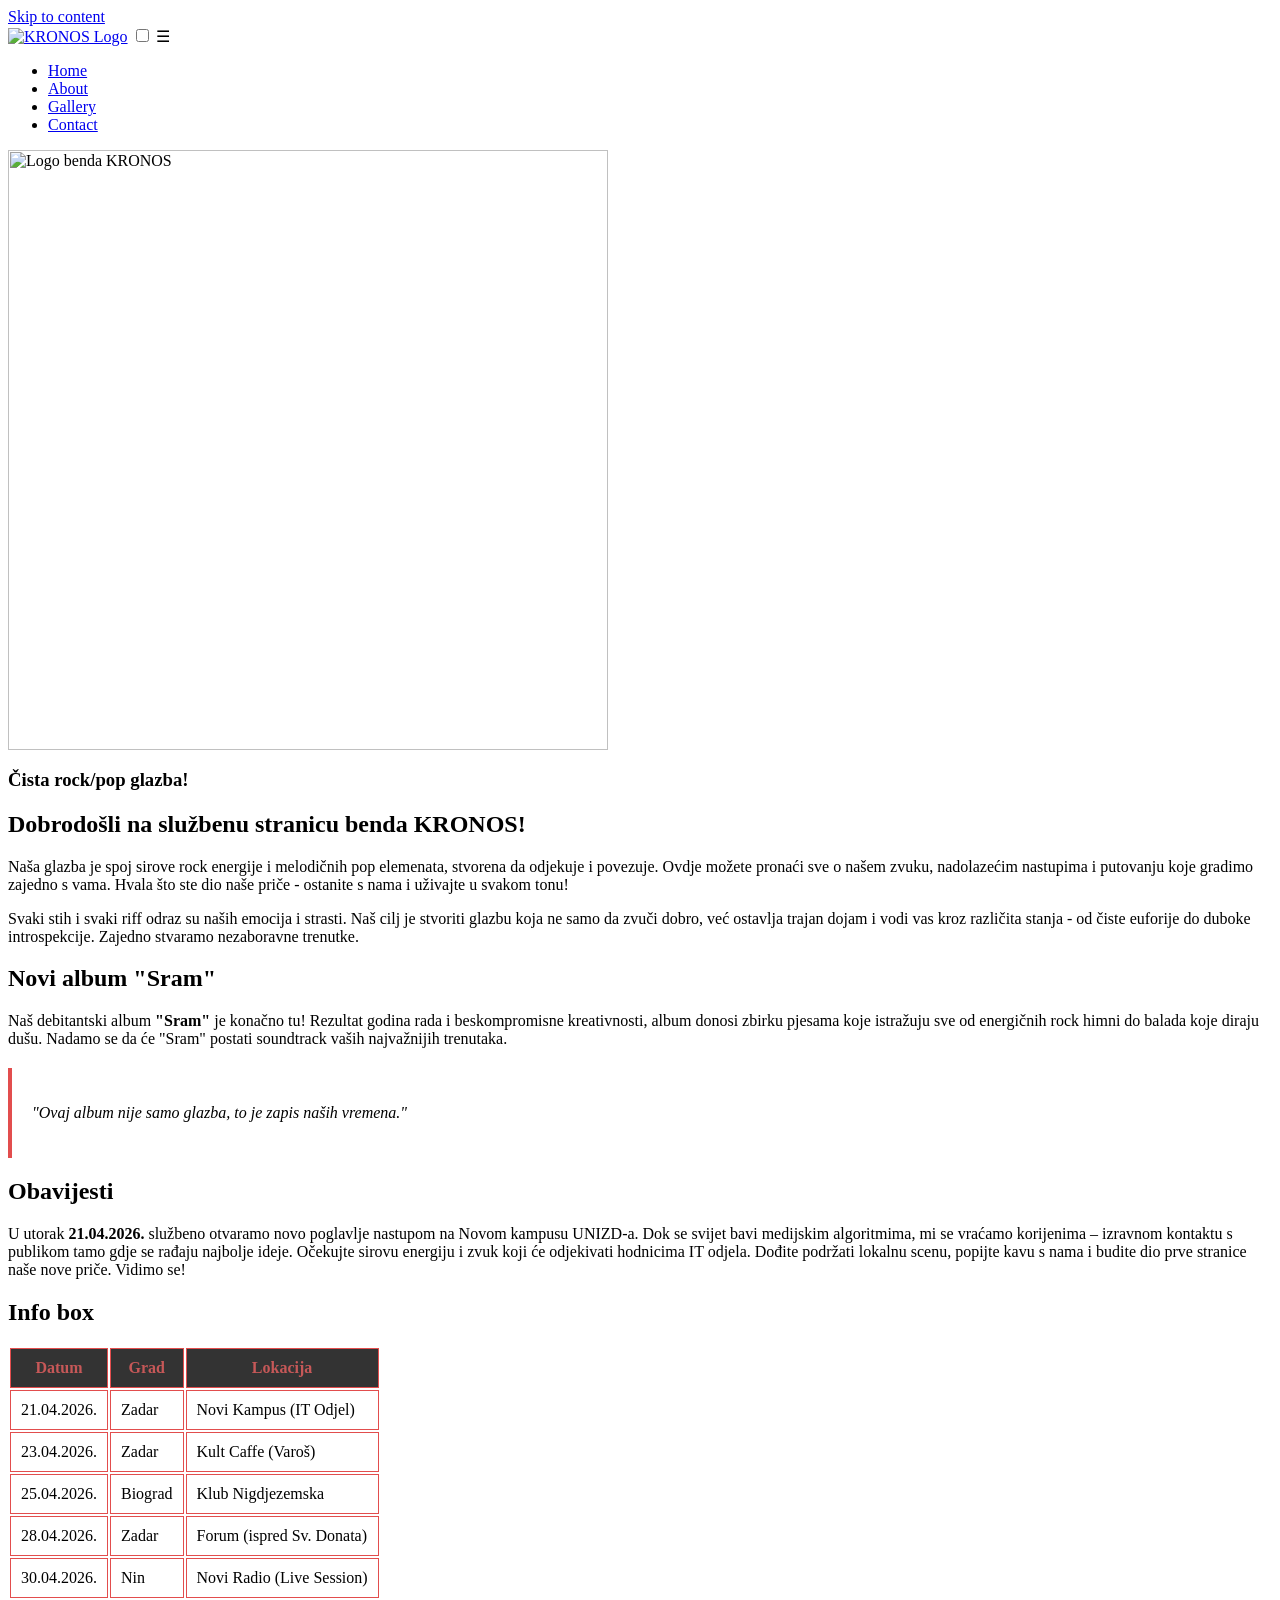
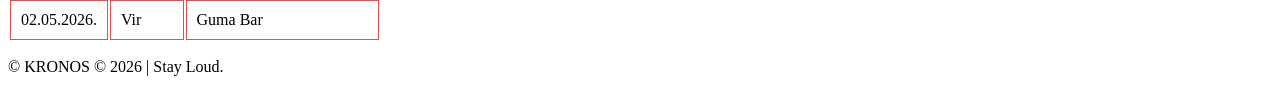
==== index.html @ 02fb71e8 "Add files via upload" ====
<html lang="en">
<head>
    <meta charset="UTF-8">
    <meta name="viewport" content="width=device-width, initial-scale=1.0">
    <meta name="description" content="Službena stranica benda KRONOS - rock zvuk iz Zadra.">
    <title>Home - KRONOS</title>
    <link rel="stylesheet" href="css/style.css">
</head>

<body>
    <a href="#main-content" class="skip-link">Skip to content</a>

    <header>
        <nav>
            <a href="index.html" class="logo"><img src="img/KRONOS.png" alt="KRONOS Logo"></a>
            
            <input type="checkbox" id="menu-toggle" class="menu-toggle">
            <label for="menu-toggle" class="hamburger">&#9776;</label>
            
            <ul class="nav-links">
                <li><a href="index.html" class="active">Home</a></li>
                <li><a href="about.html">About</a></li>
                <li><a href="gallery.html">Gallery</a></li>
                <li><a href="contact.html">Contact</a></li>
            </ul>
        </nav>
    </header>

    <main id="main-content">
        
        <section class="logo-section">
                <img src="img/KRONOS.png" alt="Logo benda KRONOS" width="600px" >
                <h3>Čista rock/pop glazba!</h3>
        </section>



        <section>
            <h1>Dobrodošli na službenu stranicu benda KRONOS!</h1>
            <div>
                <p>Naša glazba je spoj sirove rock energije i melodičnih pop elemenata, stvorena da odjekuje i povezuje. Ovdje možete pronaći sve o našem zvuku, nadolazećim nastupima i putovanju koje gradimo zajedno s vama. Hvala što ste dio naše priče - ostanite s nama i uživajte u svakom tonu!</p>
            </div>

            <div>
                <p>Svaki stih i svaki riff odraz su naših emocija i strasti. Naš cilj je stvoriti glazbu koja ne samo da zvuči dobro, već ostavlja trajan dojam i vodi vas kroz različita stanja - od čiste euforije do duboke introspekcije. Zajedno stvaramo nezaboravne trenutke.</p>
            </div>
        </section>

        <section>
            <h2>Novi album "Sram"</h2>
            <p>Naš debitantski album <strong>"Sram"</strong> je konačno tu! Rezultat godina rada i beskompromisne kreativnosti, album donosi zbirku pjesama koje istražuju sve od energičnih rock himni do balada koje diraju dušu. Nadamo se da će "Sram" postati soundtrack vaših najvažnijih trenutaka.</p>
        </section>

        <section class="about-album" style="padding: 20px; border-left: 4px solid #e24d4d; margin: 20px 0; font-style: italic;">
            <p>"Ovaj album nije samo glazba, to je zapis naših vremena."</p>
        </section>

        <section>
            <h2>Obavijesti</h2>
            <p>U utorak <strong>21.04.2026.</strong> službeno otvaramo novo poglavlje nastupom na Novom kampusu UNIZD-a. Dok se svijet bavi medijskim algoritmima, mi se vraćamo korijenima – izravnom kontaktu s publikom tamo gdje se rađaju najbolje ideje. Očekujte sirovu energiju i zvuk koji će odjekivati hodnicima IT odjela. Dođite podržati lokalnu scenu, popijte kavu s nama i budite dio prve stranice naše nove priče. Vidimo se!</p>
        </section>

        <section class="hero">
            <h1>Info box</h1>

            <table>
                <tr style="background-color: #333; color: #c65858;">
                    <th style="border: 1px solid #e24d4d; padding: 10px;">Datum</th>
                    <th style="border: 1px solid #e24d4d; padding: 10px;">Grad</th>
                    <th style="border: 1px solid #e24d4d; padding: 10px;">Lokacija</th>
                </tr>
                
                <tr>
                    <td style="border: 1px solid #e24d4d; padding: 10px;">21.04.2026.</td>
                    <td style="border: 1px solid #e24d4d; padding: 10px;">Zadar</td>
                    <td style="border: 1px solid #e24d4d; padding: 10px;">Novi Kampus (IT Odjel)</td>
                </tr>

                <tr>
                    <td style="border: 1px solid #e24d4d; padding: 10px;">23.04.2026.</td>
                    <td style="border: 1px solid #e24d4d; padding: 10px;">Zadar</td>
                    <td style="border: 1px solid #e24d4d; padding: 10px;">Kult Caffe (Varoš)</td>
                </tr>

                <tr>
                    <td style="border: 1px solid #e24d4d; padding: 10px;">25.04.2026.</td>
                    <td style="border: 1px solid #e24d4d; padding: 10px;">Biograd</td>
                    <td style="border: 1px solid #e24d4d; padding: 10px;">Klub Nigdjezemska</td>
                </tr>

                <tr>
                    <td style="border: 1px solid #e24d4d; padding: 10px;">28.04.2026.</td>
                    <td style="border: 1px solid #e24d4d; padding: 10px;">Zadar</td>
                    <td style="border: 1px solid #e24d4d; padding: 10px;">Forum (ispred Sv. Donata)</td>
                </tr>

                <tr>
                    <td style="border: 1px solid #e24d4d; padding: 10px;">30.04.2026.</td>
                    <td style="border: 1px solid #e24d4d; padding: 10px;">Nin</td>
                    <td style="border: 1px solid #e24d4d; padding: 10px;">Novi Radio (Live Session)</td>
                </tr>

                <tr>
                    <td style="border: 1px solid #e24d4d; padding: 10px;">02.05.2026.</td>
                    <td style="border: 1px solid #e24d4d; padding: 10px;">Vir</td>
                    <td style="border: 1px solid #e24d4d; padding: 10px;">Guma Bar</td>
                </tr>
            </table>

        </section>

    </main>

</body>


<footer>
    <p>&copy; KRONOS © 2026 | Stay Loud.</p>
</footer>

</html>
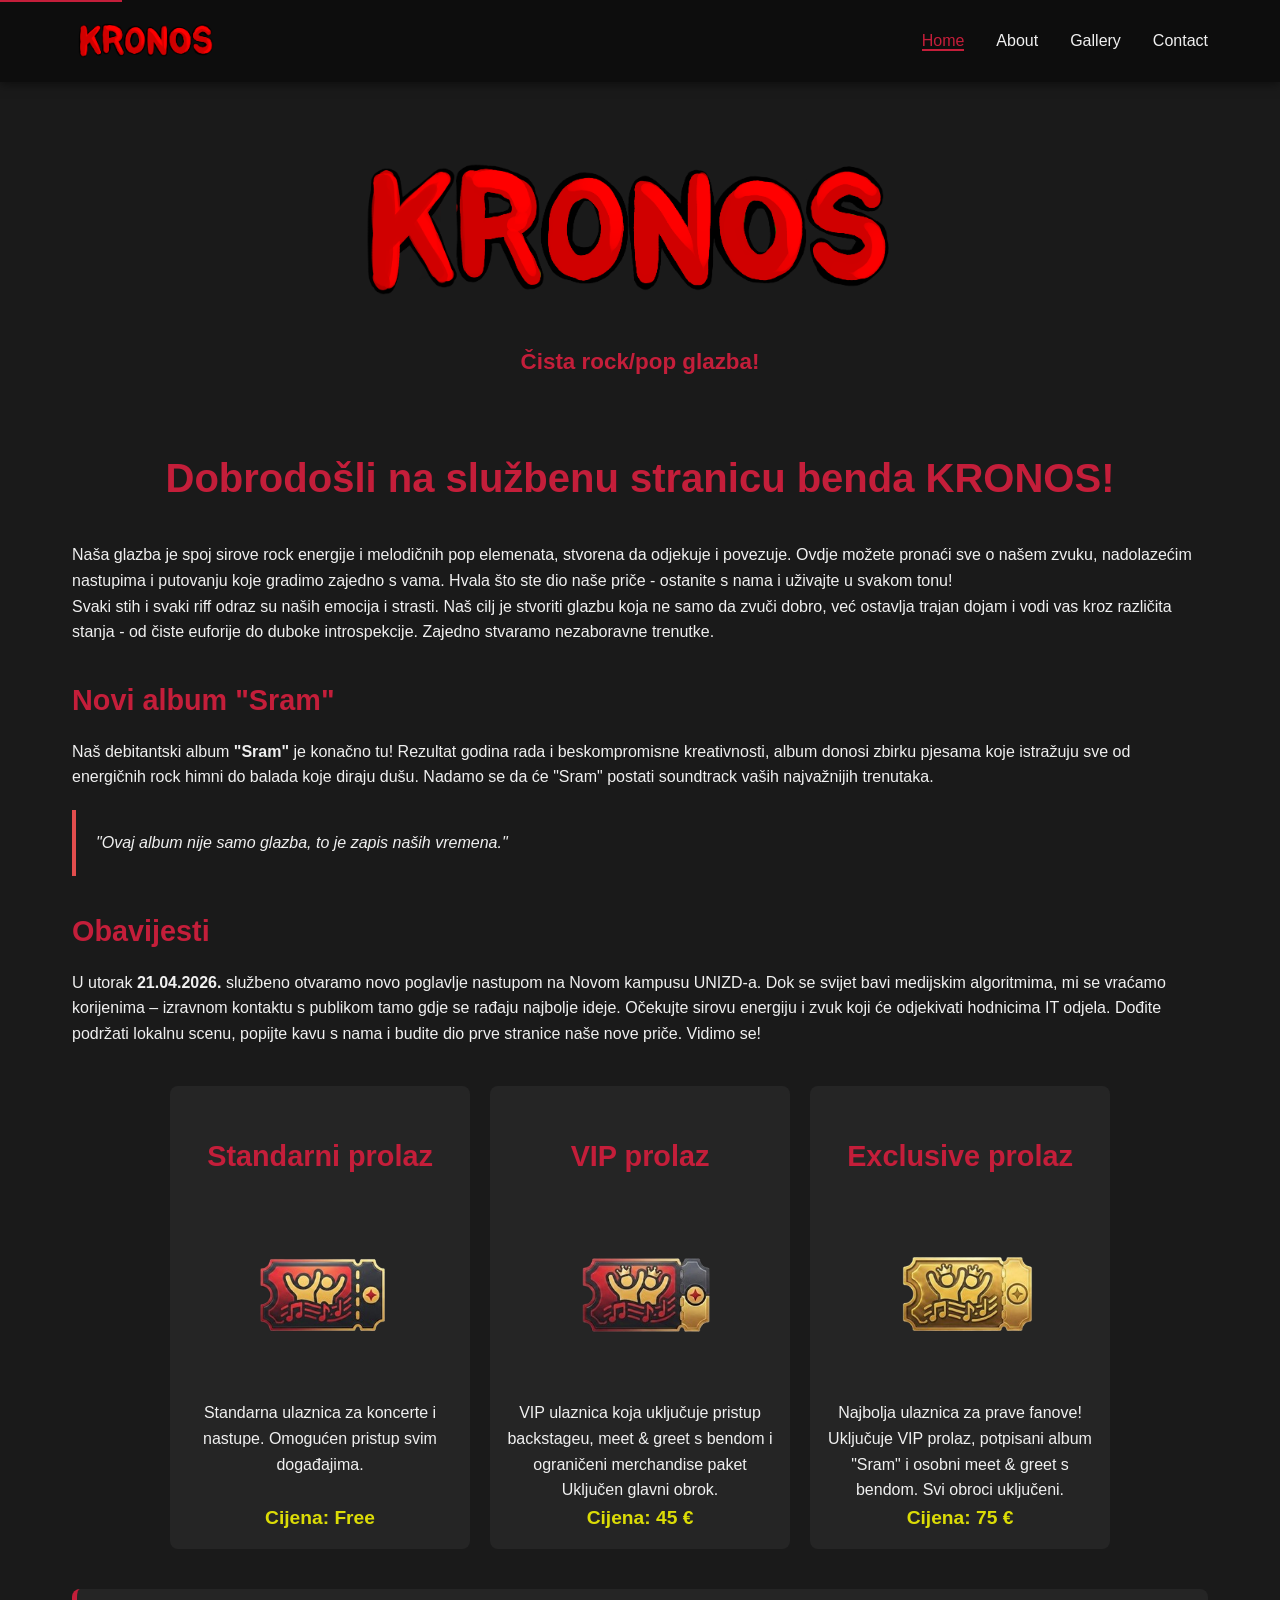
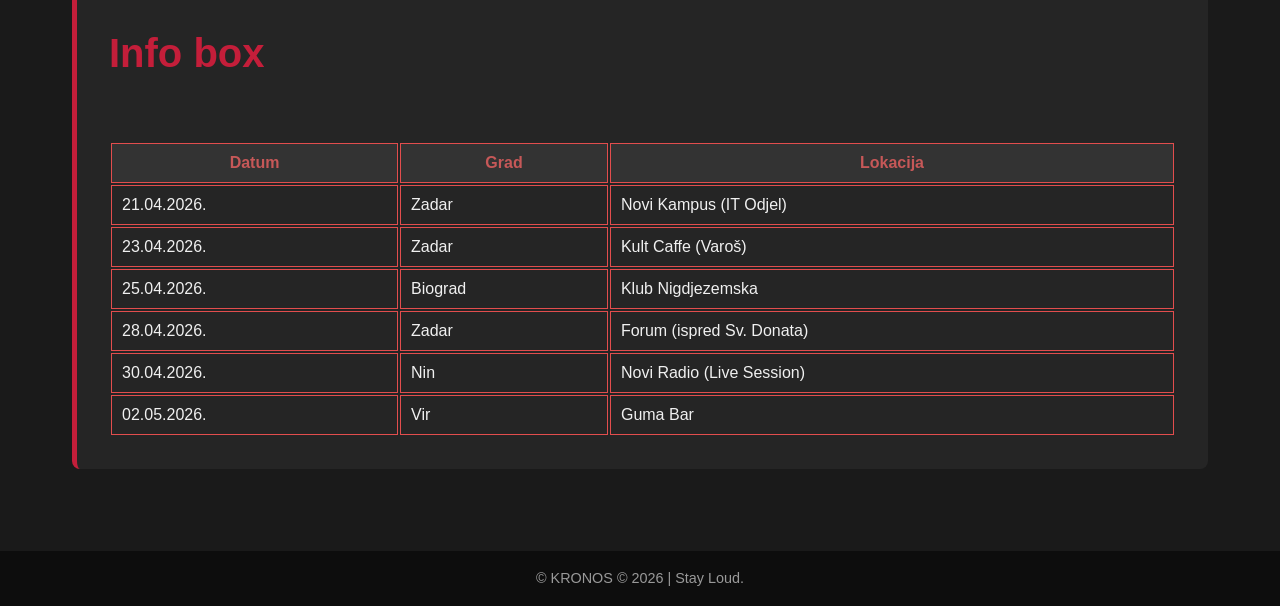
==== commit be4a5250: "Dodani ticketi i ostalo." ====
--- a/index.html
+++ b/index.html
@@ -60,6 +60,32 @@
             <p>U utorak <strong>21.04.2026.</strong> službeno otvaramo novo poglavlje nastupom na Novom kampusu UNIZD-a. Dok se svijet bavi medijskim algoritmima, mi se vraćamo korijenima – izravnom kontaktu s publikom tamo gdje se rađaju najbolje ideje. Očekujte sirovu energiju i zvuk koji će odjekivati hodnicima IT odjela. Dođite podržati lokalnu scenu, popijte kavu s nama i budite dio prve stranice naše nove priče. Vidimo se!</p>
         </section>
 
+        <section class="ticket-section">
+
+            <div class="ticket-card">
+                <h2>Standarni prolaz</h2>
+                <img src="img/Standarni-prolaz-logo.png" alt="Standard ticket icon" width="100px">
+                <p>Standarna ulaznica za koncerte i nastupe. Omogućen pristup svim događajima.</p>
+                <p class="ticket-price">Cijena: Free</p>
+            </div>
+
+            <div class="ticket-card">
+                <h2>VIP prolaz</h2>
+                <img src="img/VIP-prolaz-logo.png" alt="VIP ticket icon" width="100px">
+                <p>VIP ulaznica koja uključuje pristup backstageu, meet & greet s bendom i ograničeni merchandise paket Uključen glavni obrok.</p>
+                <p class="ticket-price">Cijena: 45 €</p>
+            </div>
+
+            <div class="ticket-card">
+                <h2>Exclusive prolaz</h2>
+                <img src="img/Exclusive-prolaz-logo.png" alt="Exclusive ticket icon" width="100px">
+                <p>Najbolja ulaznica za prave fanove! Uključuje VIP prolaz, potpisani album "Sram" i osobni meet & greet s bendom. Svi obroci uključeni.</p>
+                <p class="ticket-price">Cijena: 75 €</p>
+            </div>
+            
+        </section>
+
+
         <section class="hero">
             <h1>Info box</h1>
 
--- a/css/style.css
+++ b/css/style.css
@@ -0,0 +1,340 @@
+/* TOKENS */
+:root {
+    --primary-color: #c41e3a;
+    --secondary: #e23350;
+    --primary-hover: #ff2e4a;
+    --wowfactor: #ffff00d6;
+    --bg-dark: #1a1a1a;
+    --bg-black: #0d0d0d;
+    --bg-card: #252525;
+    --text-light: #f0f0f0;
+    --text-gray: #999;
+    --transition: all 0.3s ease;
+    --container-width: 1200px;
+}
+
+/* Stil za Skip Link - on je skriven dok netko ne krene navigirati tab-om */
+.skip-link {
+    position: absolute;
+    top: -100px;
+    left: 0;
+    background: #c41e3a;
+    color: white;
+    padding: 10px;
+    z-index: 1000;
+    text-decoration: none;
+}
+
+.skip-link:focus {
+    top: 0; /* Pojavljuje se na vrhu ekrana kada se stisne tipka TAB */
+}
+
+/* --------------------------------------------------------------------- BASE STYLES */
+* {
+    margin: 0;
+    padding: 0;
+    box-sizing: border-box;
+}
+
+body {
+    background-color: var(--bg-dark);
+    color: var(--text-light);
+    font-family: 'Segoe UI', Arial, sans-serif;
+    line-height: 1.6;
+    align-items: center;
+}
+
+/* Skip link za korištenje TAB-a */
+.skip-link {
+    position: absolute;
+    top: -40px;
+    left: 0;
+    background: var(--primary-color);
+    color: white;
+    padding: 8px;
+    z-index: 101;
+}
+.skip-link:focus { top: 0; }
+
+section {
+    margin-top: 20px;
+    margin-bottom: 20px;
+}
+
+/* --------------------------------------------------------------------- NAVIGATION */
+header {
+    background-color: var(--bg-black);
+    position: sticky;
+    top: 0;
+    z-index: 100;
+    box-shadow: 0 2px 10px rgba(0,0,0,0.5);
+}
+
+footer {
+    background-color: var(--bg-black);
+    text-align: center;
+    padding: 1rem;
+    color: var(--text-gray);
+    font-size: 0.9rem;
+}
+
+nav {
+    display: flex;
+    justify-content: space-between;
+    align-items: center;
+    padding: 1rem 2rem;
+    max-width: var(--container-width);
+    margin: 0 auto;
+}
+
+.logo {
+    font-size: 1.8rem;
+    font-weight: bold;
+    color: var(--primary-color);
+    text-decoration: none;
+    transition: var(--transition);
+    display: inline-block;
+    margin-right: 2rem;
+    white-space: nowrap;
+}
+
+.logo:hover {
+    color: var(--primary-hover);
+    transform: scale(1.05);
+}
+
+.logo img {
+    height: 50px;
+    width: auto;
+    display: block;
+}
+
+.logo-img {
+    height: 40px;
+    margin-right: 10px;
+    vertical-align: middle;
+    width: 30%;
+    object-fit: cover;
+}
+
+.nav-links {
+    display: flex;
+    list-style: none;
+    gap: 2rem;
+}
+
+.nav-links a {
+    color: var(--text-light);
+    text-decoration: none;
+    font-weight: 500;
+    transition: var(--transition);
+}
+
+.nav-links a:hover, .nav-links a.active {
+    color: var(--primary-color);
+    border-bottom: 2px solid var(--primary-color);
+}
+
+/* --------------------------------------------------------------------- HAMBURGER */
+.menu-toggle {
+    display: none;
+}
+.hamburger {
+    display: none;
+    font-size: 1.5rem;
+    cursor: pointer;
+}
+
+/* --------------------------------------------------------------------- MAIN CONTENT */
+main {
+    max-width: var(--container-width);
+    margin: 0 auto;
+    padding: 2rem;
+}
+
+h1 {
+    color: var(--primary-color);
+    font-size: 2.5rem;
+    margin-bottom: 2rem;
+    text-align: center;
+}
+
+h2 {
+    color: var(--primary-color);
+    font-size: 1.8rem;
+    margin: 2rem 0 1rem;
+}
+
+h3 {
+    color: var(--primary-color);
+    font-size: 1.4rem;
+    margin: 1rem 0;
+}
+
+/* --------------------------------------------------------------------- LOGO SECTION */
+.logo-section {
+    display: flex;
+    flex-direction: column;
+    align-items: center;
+    justify-content: center;
+    margin-bottom: 50px;
+}
+
+.logo-section img {
+    display: block;
+}
+
+/* --------------------------------------------------------------------- HERO SEKCIJA */
+.hero {
+    background-color: var(--bg-card);
+    border-left: 5px solid var(--primary-color);
+    border-radius: 8px;
+    padding: 2rem;
+    display: flex;
+    flex-direction: column;
+    gap: 1.5rem;
+    margin-bottom: 50px;
+}
+
+.hero img {
+    max-width: 80%;
+    height: auto;
+    border-radius: 8px;
+    box-shadow: 0 4px 8px rgba(196, 30, 58, 0.3);
+    align-items: center;
+}
+
+.hero p {
+    font-size: 1.1rem;
+    color: var(--text-light);
+    text-align: center;
+}
+
+.hero h1{
+    color: var(--primary-color);
+    text-align: left;
+    font-size: 2.5rem;
+}
+
+.hero h3 {
+    color: var(--secondary);
+    text-align: left;
+    font-size: 1.4rem;
+}
+
+/* --------------------------------------------------------------------- CARDS */
+
+.ticket-section {
+    display: flex;
+    justify-content: center;
+    gap: 20px;
+    flex-wrap: wrap;
+    padding: 20px;
+    align-items: stretch;
+}
+
+.ticket-section .ticket-card {
+    background: var(--bg-card);
+    padding: 15px;
+    border-radius: 8px;
+    text-align: center;
+    transition: var(--transition);
+    width: 300px;
+    display: flex;
+    flex-direction: column;
+    min-height: 450px;
+}
+
+.ticket-section .ticket-card:hover {
+    transform: translateY(-5px);
+    box-shadow: 0 4px 10px rgba(0,0,0,0.5);
+}
+
+.ticket-section .ticket-price {
+    color: var(--wowfactor);
+    font-size: 1.2rem;
+    font-weight: bold;
+    margin-top: auto;
+}
+
+.ticket-section img {
+    width: 100%;
+    height: 200px;
+    object-fit: cover;
+    border-radius: 4px;
+    margin-bottom: 5px;
+}
+
+.ticket-section p {
+    color: var(--text-light);
+    font-size: 1rem;
+    text-align: center;
+}
+
+
+
+/* --------------------------------------------------------------------- GRID FOR GALLERY */
+
+.gallery-grid {
+    display: grid;
+    grid-template-columns: repeat(auto-fit, minmax(280px, 1fr));
+    gap: 20px;
+    margin-top: 2rem;
+}
+
+.photo-card {
+    background: var(--bg-card);
+    padding: 15px;
+    border-radius: 8px;
+    text-align: center;
+}
+
+.photo-card img {
+    width: 100%;
+    height: 250px;
+    object-fit: contain; /* Sprečava rastezanje slike */
+    border-radius: 4px;
+}
+
+/* --------------------------------------------------------------------- FORMS */
+.contact-form {
+    max-width: 600px;
+    margin: 0 auto;
+    display: flex;
+    flex-direction: column;
+    gap: 1.5rem;
+}
+
+.form-group {
+    display: flex;
+    flex-direction: column;
+}
+
+label { margin-bottom: 0.5rem; }
+
+input, textarea {
+    padding: 0.8rem;
+    background: #333;
+    border: 1px solid #444;
+    color: white;
+    border-radius: 4px;
+}
+
+/* --------------------------------------------------------------------- RESPONSIVE DESIGN (Mobile 375px) */
+@media (max-width: 768px) {
+    .hamburger { display: block; }
+    
+    .nav-links {
+        display: none;
+        flex-direction: column;
+        position: absolute;
+        top: 100%;
+        left: 0;
+        width: 100%;
+        background: var(--bg-black);
+        padding: 2rem;
+        text-align: center;
+    }
+
+    .menu-toggle:checked ~ .nav-links { display: flex; }
+}
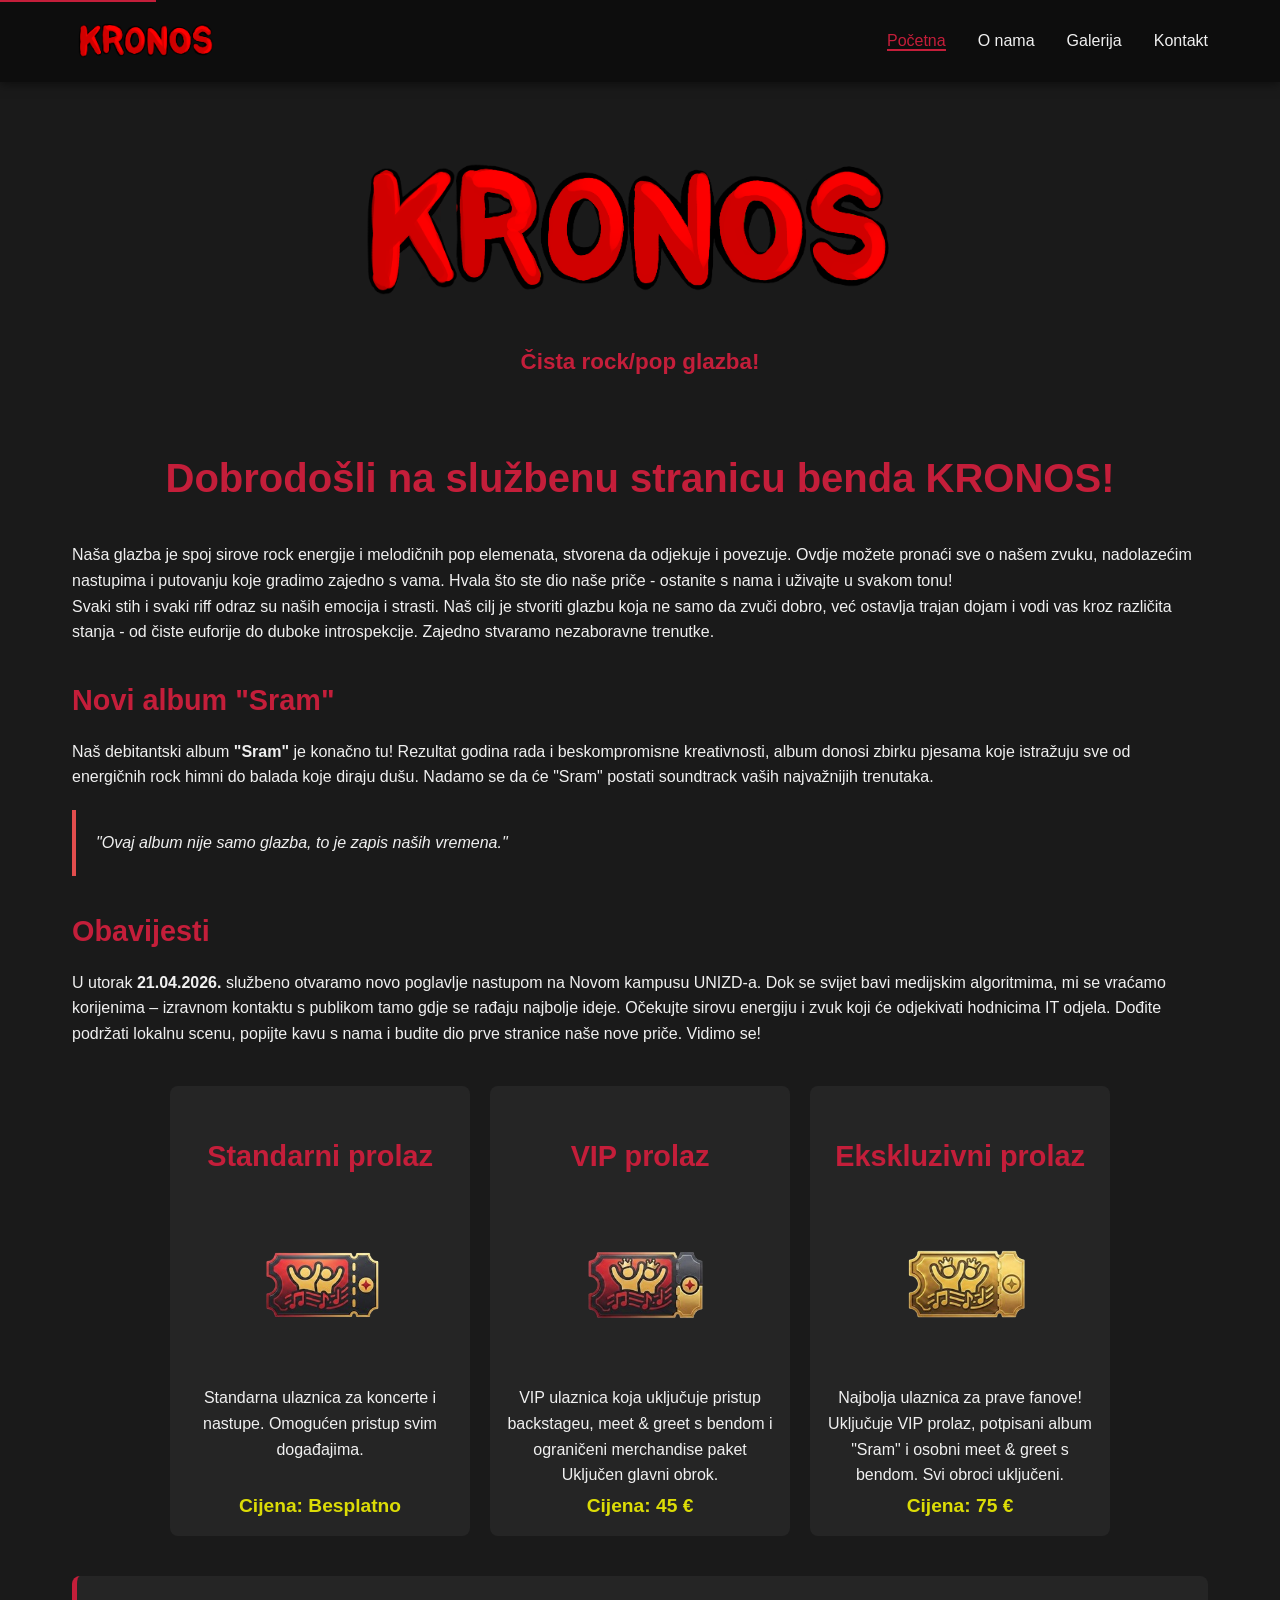
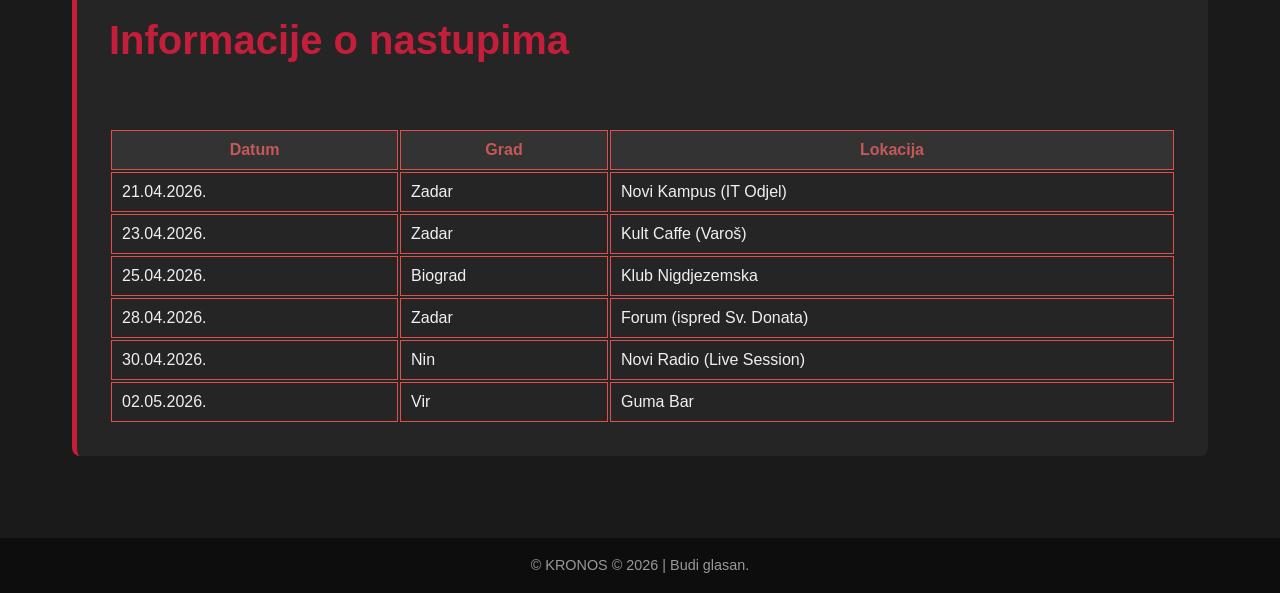
==== commit ecd24585: "Dodane slike u galeriji, optimiziran home page, prevedene stavke iz engleskog na hrvatski i ostalo.." ====
--- a/index.html
+++ b/index.html
@@ -1,27 +1,27 @@
-<html lang="en">
+<html lang="hr">
 <head>
     <meta charset="UTF-8">
     <meta name="viewport" content="width=device-width, initial-scale=1.0">
     <meta name="description" content="Službena stranica benda KRONOS - rock zvuk iz Zadra.">
-    <title>Home - KRONOS</title>
+    <title>Početna - KRONOS</title>
     <link rel="stylesheet" href="css/style.css">
 </head>
 
 <body>
-    <a href="#main-content" class="skip-link">Skip to content</a>
+    <a href="#main-content" class="skip-link">Preskoči na sadržaj</a>
 
     <header>
         <nav>
-            <a href="index.html" class="logo"><img src="img/KRONOS.png" alt="KRONOS Logo"></a>
+            <a href="index.html" class="logo"><img src="img/KRONOS.png" alt="Logotip KRONOS-a"></a>
             
             <input type="checkbox" id="menu-toggle" class="menu-toggle">
             <label for="menu-toggle" class="hamburger">&#9776;</label>
             
             <ul class="nav-links">
-                <li><a href="index.html" class="active">Home</a></li>
-                <li><a href="about.html">About</a></li>
-                <li><a href="gallery.html">Gallery</a></li>
-                <li><a href="contact.html">Contact</a></li>
+                <li><a href="index.html" class="active">Početna</a></li>
+                <li><a href="about.html">O nama</a></li>
+                <li><a href="gallery.html">Galerija</a></li>
+                <li><a href="contact.html">Kontakt</a></li>
             </ul>
         </nav>
     </header>
@@ -32,8 +32,6 @@
                 <img src="img/KRONOS.png" alt="Logo benda KRONOS" width="600px" >
                 <h3>Čista rock/pop glazba!</h3>
         </section>
-
-
 
         <section>
             <h1>Dobrodošli na službenu stranicu benda KRONOS!</h1>
@@ -64,21 +62,21 @@
 
             <div class="ticket-card">
                 <h2>Standarni prolaz</h2>
-                <img src="img/Standarni-prolaz-logo.png" alt="Standard ticket icon" width="100px">
+                <img src="img/Standarni-prolaz-logo.png" alt="Ikona standardne ulaznice" width="100px">
                 <p>Standarna ulaznica za koncerte i nastupe. Omogućen pristup svim događajima.</p>
-                <p class="ticket-price">Cijena: Free</p>
+                <p class="ticket-price">Cijena: Besplatno</p>
             </div>
 
             <div class="ticket-card">
                 <h2>VIP prolaz</h2>
-                <img src="img/VIP-prolaz-logo.png" alt="VIP ticket icon" width="100px">
+                <img src="img/VIP-prolaz-logo.png" alt="Ikona VIP ulaznice" width="100px">
                 <p>VIP ulaznica koja uključuje pristup backstageu, meet & greet s bendom i ograničeni merchandise paket Uključen glavni obrok.</p>
                 <p class="ticket-price">Cijena: 45 €</p>
             </div>
 
             <div class="ticket-card">
-                <h2>Exclusive prolaz</h2>
-                <img src="img/Exclusive-prolaz-logo.png" alt="Exclusive ticket icon" width="100px">
+                <h2>Ekskluzivni prolaz</h2>
+                <img src="img/Exclusive-prolaz-logo.png" alt="Ikona ekskluzivne ulaznice" width="100px">
                 <p>Najbolja ulaznica za prave fanove! Uključuje VIP prolaz, potpisani album "Sram" i osobni meet & greet s bendom. Svi obroci uključeni.</p>
                 <p class="ticket-price">Cijena: 75 €</p>
             </div>
@@ -87,7 +85,7 @@
 
 
         <section class="hero">
-            <h1>Info box</h1>
+            <h1>Informacije o nastupima</h1>
 
             <table>
                 <tr style="background-color: #333; color: #c65858;">
@@ -141,7 +139,6 @@
 
 
 <footer>
-    <p>&copy; KRONOS © 2026 | Stay Loud.</p>
-</footer>
+        <p>&copy; KRONOS © 2026 | Budi glasan.</p>
 
 </html>
--- a/css/style.css
+++ b/css/style.css
@@ -184,6 +184,32 @@
     display: block;
 }
 
+/* --------------------------------------------------------------------- IMAGE IN PLAN, SECTION */
+
+.image-in-plan {
+    display: flex;
+
+    gap: 20px;
+    flex-wrap: wrap;
+    padding: 20px;
+}
+
+.image-in-plan p {
+    font-size: 1rem;
+    text-align: right;
+}
+
+.image-in-plan img {
+    max-width: 100%;
+    border-radius: 8px;
+    box-shadow: (var(--primary-hover));
+}
+
+.image-in-plan img:hover{
+    transform: translateY(-2px);
+    box-shadow: 0 2px 8px rgba(0,0,0,0.5);
+}
+
 /* --------------------------------------------------------------------- HERO SEKCIJA */
 .hero {
     background-color: var(--bg-card);
@@ -259,11 +285,20 @@
 
 .ticket-section img {
     width: 100%;
-    height: 200px;
+    height: max-content;
     object-fit: cover;
     border-radius: 4px;
     margin-bottom: 5px;
 }
+
+/* Ako želimo fiksnu veličinu slika unutar karata na stranici, možemo koristiti sljedeći kod: */
+#main-content .ticket-section img {
+    width: 180px;
+    height: 180px;
+    object-fit: cover;
+    margin: 0 auto 10px;
+}
+
 
 .ticket-section p {
     color: var(--text-light);
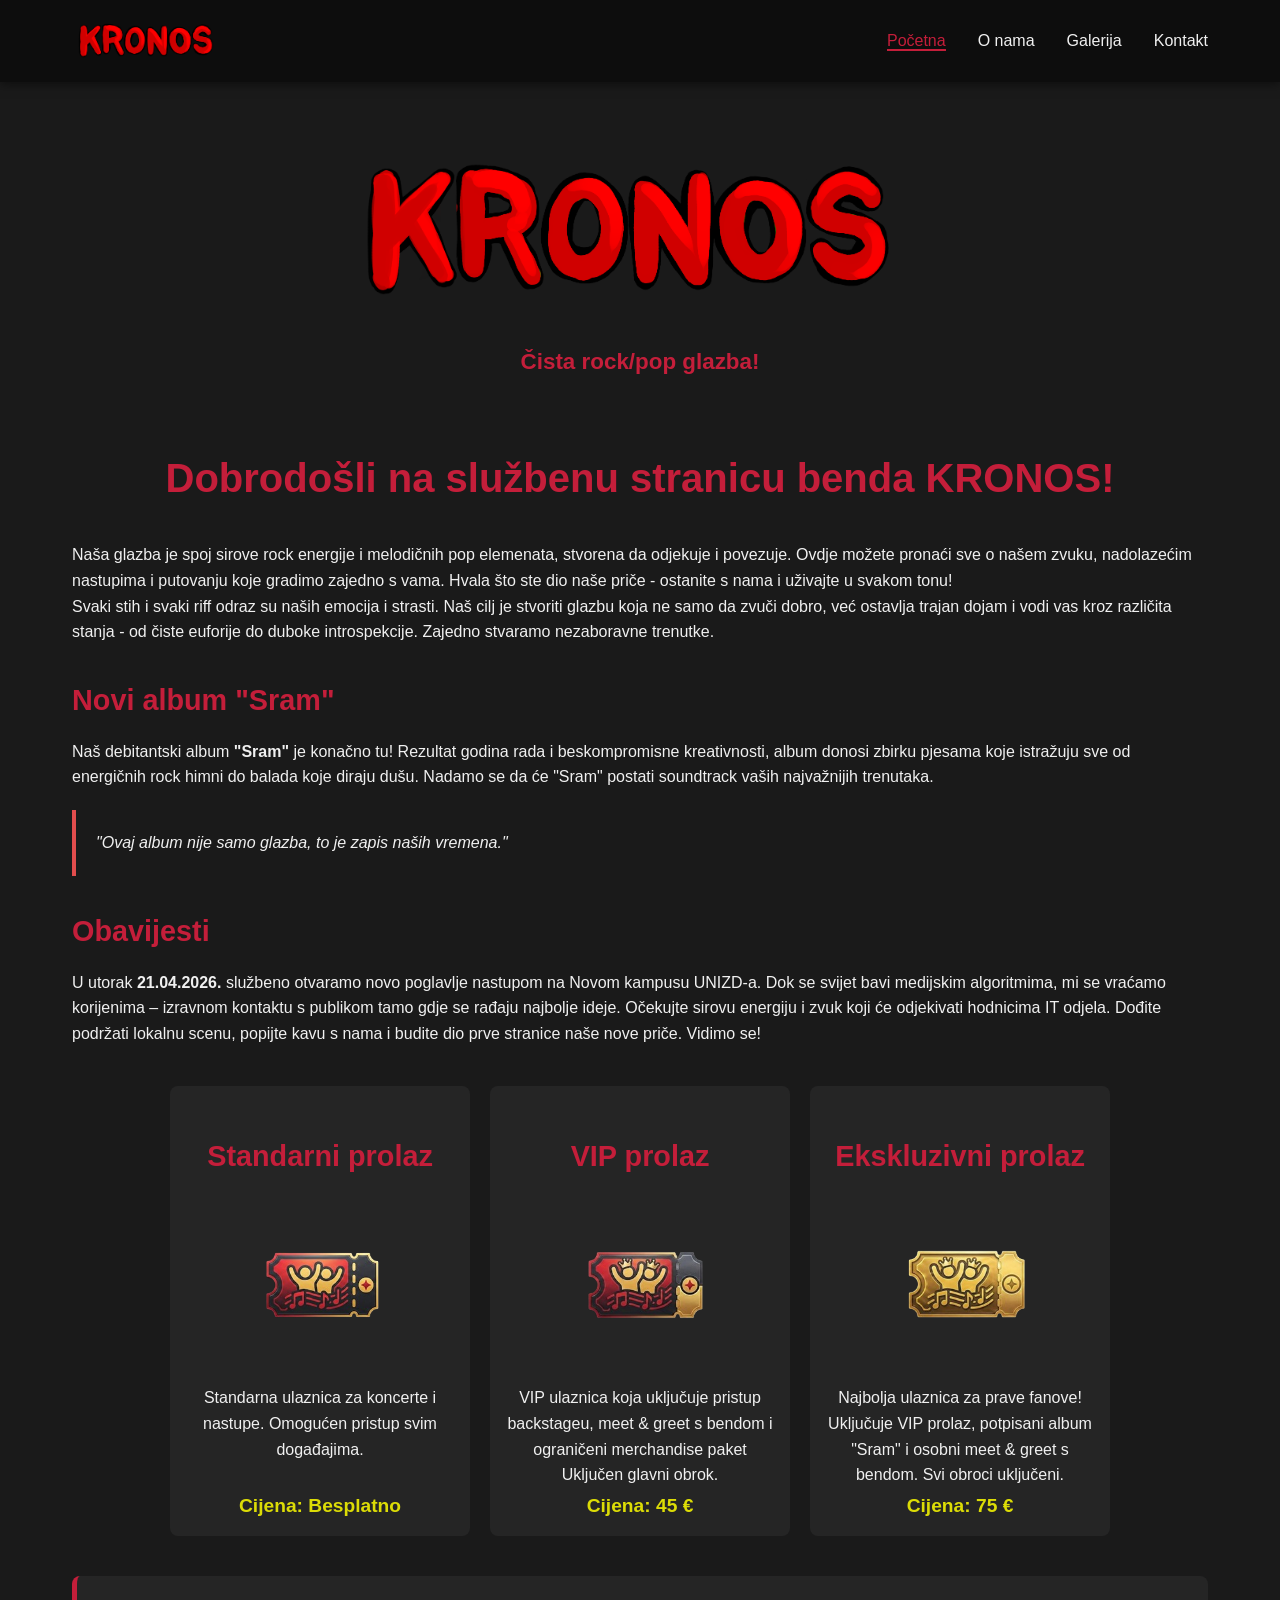
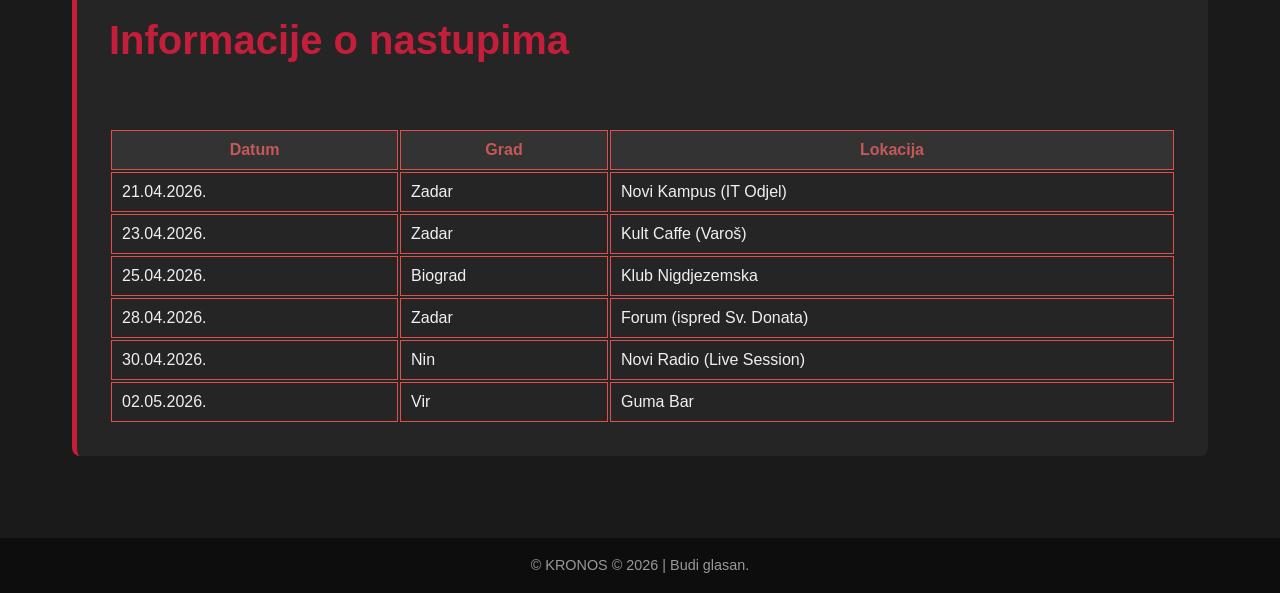
==== commit c1b437a7: "Dodani komentari i male izmjene kod skip linkova." ====
--- a/index.html
+++ b/index.html
@@ -3,12 +3,18 @@
     <meta charset="UTF-8">
     <meta name="viewport" content="width=device-width, initial-scale=1.0">
     <meta name="description" content="Službena stranica benda KRONOS - rock zvuk iz Zadra.">
+    
+    <!-- metapodaci u pretraživanju -->
+    <meta name="keywords" content="KRONOS, rock, Zadar, glazba, koncerti">
+
     <title>Početna - KRONOS</title>
     <link rel="stylesheet" href="css/style.css">
+    <link rel="icon" type="image/png" href="img/KRONOS.png">
 </head>
 
 <body>
     <a href="#main-content" class="skip-link">Preskoči na sadržaj</a>
+    <a href="#karte" class="skip-link">Skoči na ulaznice</a>
 
     <header>
         <nav>
@@ -58,7 +64,7 @@
             <p>U utorak <strong>21.04.2026.</strong> službeno otvaramo novo poglavlje nastupom na Novom kampusu UNIZD-a. Dok se svijet bavi medijskim algoritmima, mi se vraćamo korijenima – izravnom kontaktu s publikom tamo gdje se rađaju najbolje ideje. Očekujte sirovu energiju i zvuk koji će odjekivati hodnicima IT odjela. Dođite podržati lokalnu scenu, popijte kavu s nama i budite dio prve stranice naše nove priče. Vidimo se!</p>
         </section>
 
-        <section class="ticket-section">
+        <section class="ticket-section" id="karte">
 
             <div class="ticket-card">
                 <h2>Standarni prolaz</h2>
--- a/css/style.css
+++ b/css/style.css
@@ -13,22 +13,6 @@
     --container-width: 1200px;
 }
 
-/* Stil za Skip Link - on je skriven dok netko ne krene navigirati tab-om */
-.skip-link {
-    position: absolute;
-    top: -100px;
-    left: 0;
-    background: #c41e3a;
-    color: white;
-    padding: 10px;
-    z-index: 1000;
-    text-decoration: none;
-}
-
-.skip-link:focus {
-    top: 0; /* Pojavljuje se na vrhu ekrana kada se stisne tipka TAB */
-}
-
 /* --------------------------------------------------------------------- BASE STYLES */
 * {
     margin: 0;
@@ -44,21 +28,25 @@
     align-items: center;
 }
 
-/* Skip link za korištenje TAB-a */
+section {
+    margin-top: 20px;
+    margin-bottom: 20px;
+}
+
+/* --------------------------------------------------------------------- Skip link (za korištenje TAB-om) */
 .skip-link {
     position: absolute;
-    top: -40px;
+    top: -100px;
     left: 0;
     background: var(--primary-color);
     color: white;
-    padding: 8px;
-    z-index: 101;
-}
-.skip-link:focus { top: 0; }
-
-section {
-    margin-top: 20px;
-    margin-bottom: 20px;
+    padding: 10px;
+    z-index: 1000;
+    text-decoration: none;
+}
+
+.skip-link:focus {
+    top: 0; /* Pojavljuje se na vrhu ekrana kada se stisne tipka TAB */
 }
 
 /* --------------------------------------------------------------------- NAVIGATION */
@@ -78,6 +66,8 @@
     font-size: 0.9rem;
 }
 
+/* korištenje flexboxa za lakši ravnomjerni raspored */
+
 nav {
     display: flex;
     justify-content: space-between;
@@ -109,28 +99,20 @@
     display: block;
 }
 
-.logo-img {
-    height: 40px;
-    margin-right: 10px;
-    vertical-align: middle;
-    width: 30%;
-    object-fit: cover;
-}
-
 .nav-links {
     display: flex;
-    list-style: none;
+    list-style: none; /* ugasio sam si bullete*/
     gap: 2rem;
 }
 
-.nav-links a {
+.nav-links a { /* izlged linkova u navigaciji */
     color: var(--text-light);
     text-decoration: none;
     font-weight: 500;
     transition: var(--transition);
 }
 
-.nav-links a:hover, .nav-links a.active {
+.nav-links a:hover, .nav-links a.active { /* stil kada prelazim misem i kad je aktivna*/
     color: var(--primary-color);
     border-bottom: 2px solid var(--primary-color);
 }
@@ -221,6 +203,8 @@
     gap: 1.5rem;
     margin-bottom: 50px;
 }
+
+/*koristio sam 90 % AI za hero, ima previše tih opcija bratee......*/
 
 .hero img {
     max-width: 80%;
@@ -312,7 +296,7 @@
 
 .gallery-grid {
     display: grid;
-    grid-template-columns: repeat(auto-fit, minmax(280px, 1fr));
+    grid-template-columns: repeat(auto-fit, minmax(280px, 1fr)); /* Ova naredba dopušta da napravi stupaca koliko mi stane na stranicu*/
     gap: 20px;
     margin-top: 2rem;
 }
@@ -327,7 +311,7 @@
 .photo-card img {
     width: 100%;
     height: 250px;
-    object-fit: contain; /* Sprečava rastezanje slike */
+    object-fit: contain; /* Sprječava rastezanje slike */
     border-radius: 4px;
 }
 
@@ -340,12 +324,16 @@
     gap: 1.5rem;
 }
 
+/*skoro cijeli copy paste od postojeceg*/
+
 .form-group {
     display: flex;
     flex-direction: column;
 }
 
-label { margin-bottom: 0.5rem; }
+label {
+    margin-bottom: 0.5rem;
+}
 
 input, textarea {
     padding: 0.8rem;
@@ -356,7 +344,7 @@
 }
 
 /* --------------------------------------------------------------------- RESPONSIVE DESIGN (Mobile 375px) */
-@media (max-width: 768px) {
+@media (max-width: 375px) {
     .hamburger { display: block; }
     
     .nav-links {
@@ -371,5 +359,5 @@
         text-align: center;
     }
 
-    .menu-toggle:checked ~ .nav-links { display: flex; }
+    .menu-toggle:checked ~ .nav-links { display: flex; } 
 }
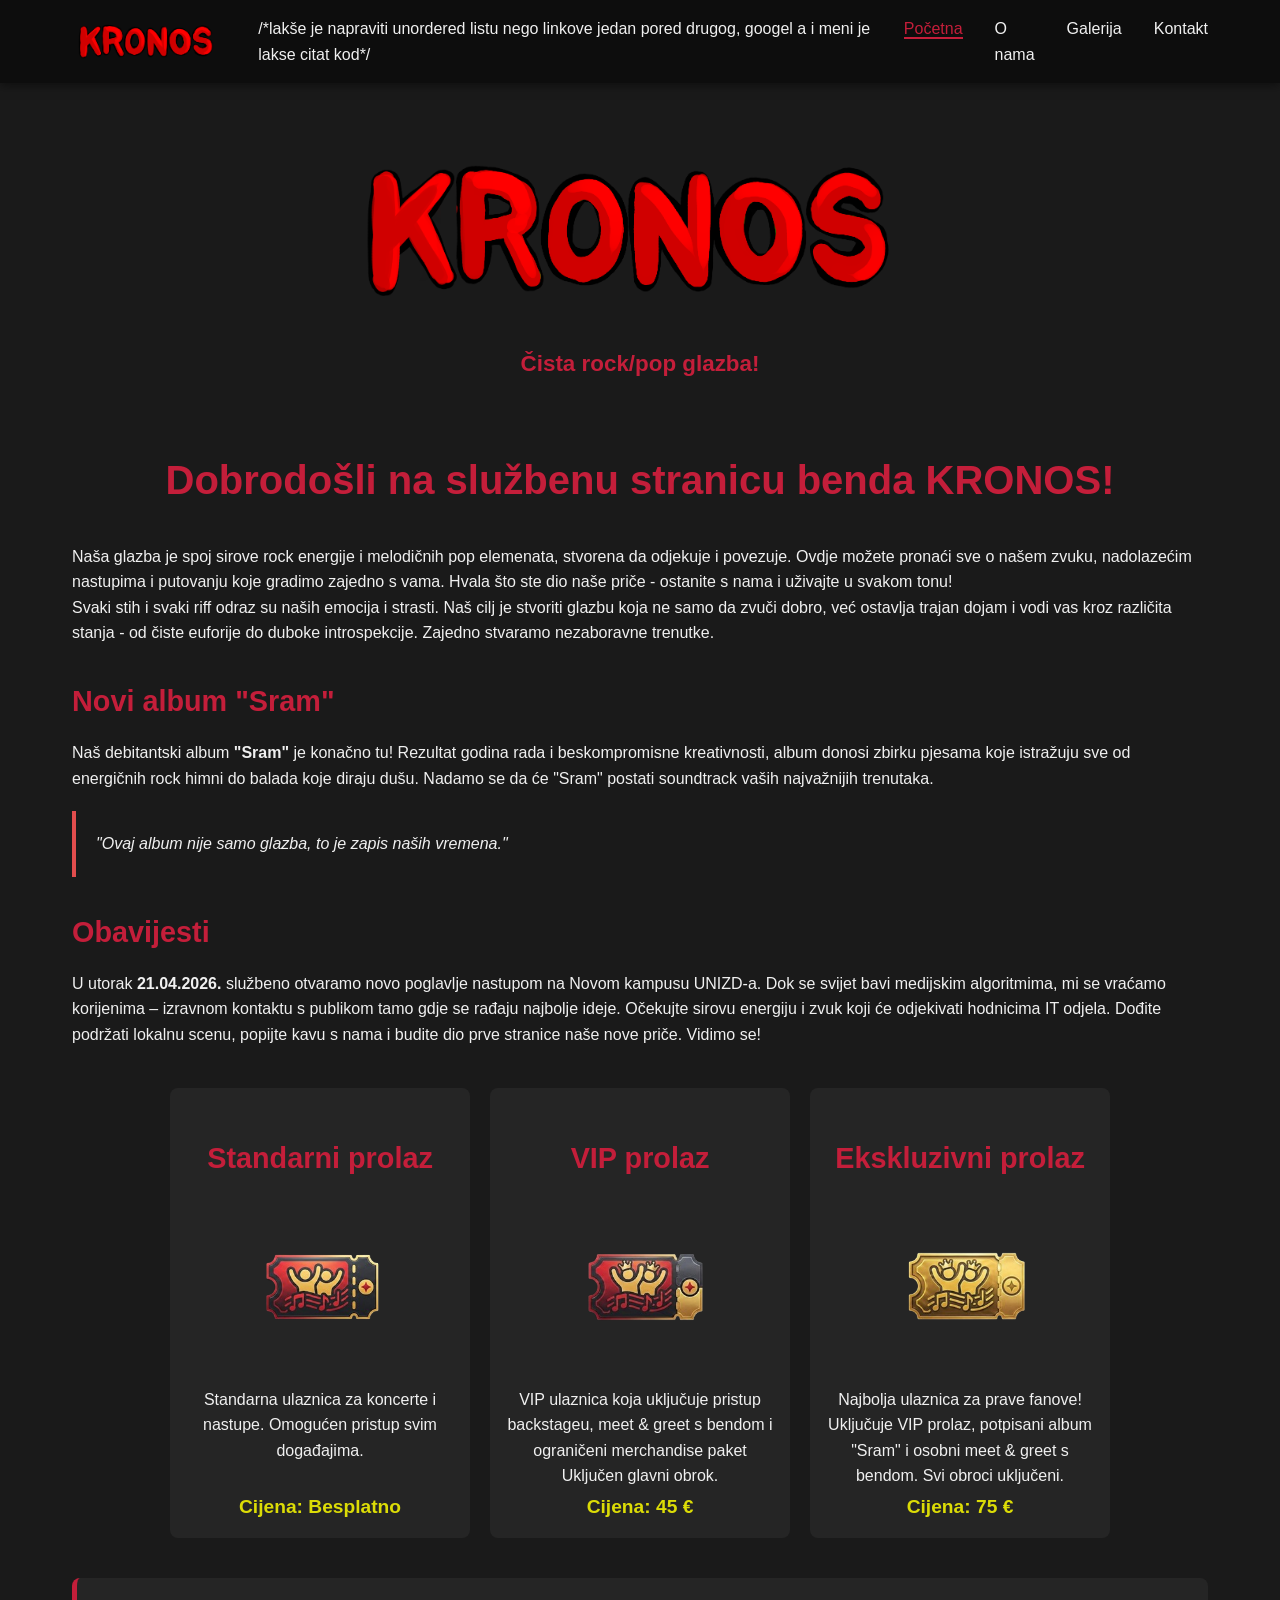
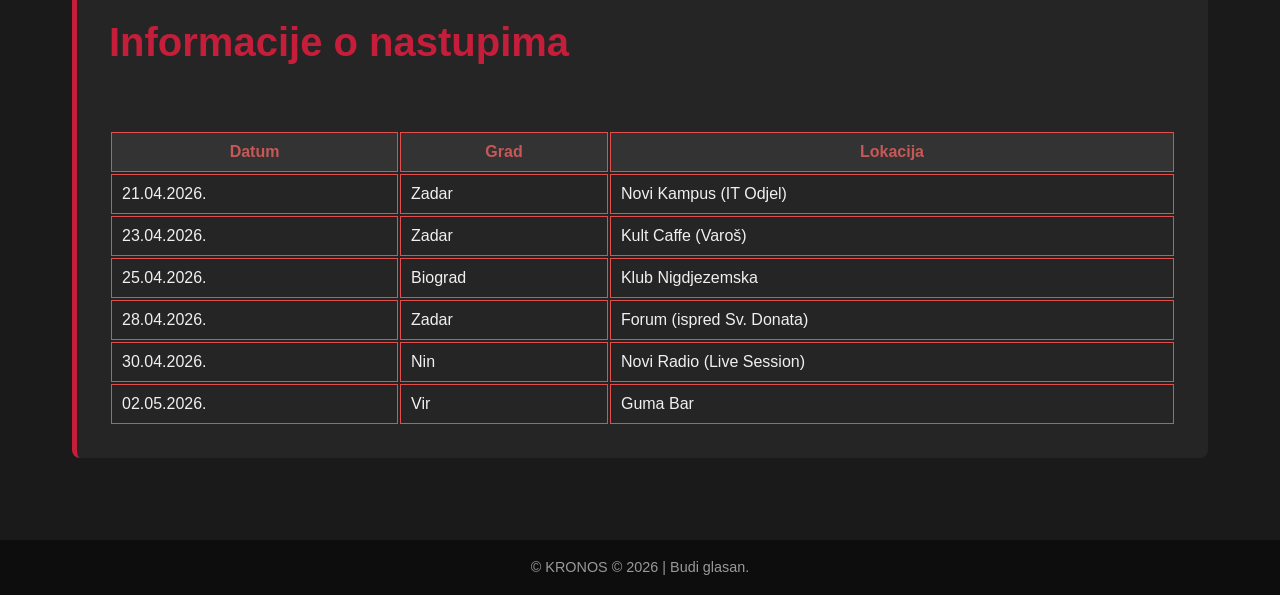
==== commit f7d2d2d8: "Popravljen stil za obrasce." ====
--- a/index.html
+++ b/index.html
@@ -4,7 +4,7 @@
     <meta name="viewport" content="width=device-width, initial-scale=1.0">
     <meta name="description" content="Službena stranica benda KRONOS - rock zvuk iz Zadra.">
     
-    <!-- metapodaci u pretraživanju -->
+    <!-- dodatni metapodaci za bolje nalaženje u pretraživačima -->
     <meta name="keywords" content="KRONOS, rock, Zadar, glazba, koncerti">
 
     <title>Početna - KRONOS</title>
@@ -14,6 +14,7 @@
 
 <body>
     <a href="#main-content" class="skip-link">Preskoči na sadržaj</a>
+
     <a href="#karte" class="skip-link">Skoči na ulaznice</a>
 
     <header>
@@ -23,6 +24,7 @@
             <input type="checkbox" id="menu-toggle" class="menu-toggle">
             <label for="menu-toggle" class="hamburger">&#9776;</label>
             
+            /*lakše je napraviti unordered listu nego linkove jedan pored drugog, googel a i meni je lakse citat kod*/
             <ul class="nav-links">
                 <li><a href="index.html" class="active">Početna</a></li>
                 <li><a href="about.html">O nama</a></li>
--- a/css/style.css
+++ b/css/style.css
@@ -318,13 +318,11 @@
 /* --------------------------------------------------------------------- FORMS */
 .contact-form {
     max-width: 600px;
-    margin: 0 auto;
+    margin: 0 auto; /*margine gura u sredinu*/
     display: flex;
     flex-direction: column;
     gap: 1.5rem;
 }
-
-/*skoro cijeli copy paste od postojeceg*/
 
 .form-group {
     display: flex;
@@ -335,7 +333,7 @@
     margin-bottom: 0.5rem;
 }
 
-input, textarea {
+input, textarea { /*mjesta uokolo polja da tekst nije do ruba*/
     padding: 0.8rem;
     background: #333;
     border: 1px solid #444;
@@ -345,7 +343,9 @@
 
 /* --------------------------------------------------------------------- RESPONSIVE DESIGN (Mobile 375px) */
 @media (max-width: 375px) {
-    .hamburger { display: block; }
+    .hamburger { 
+        display: block;
+    }
     
     .nav-links {
         display: none;
@@ -359,5 +359,8 @@
         text-align: center;
     }
 
-    .menu-toggle:checked ~ .nav-links { display: flex; } 
+    /*umjesto PHPa ili JS sam stavio checkbox kojeg aktiviram (pomoću zadanog flexa, umjesto none)*/
+    .menu-toggle:checked ~ .nav-links { /*zmijica */
+        display: flex;
+    } 
 }
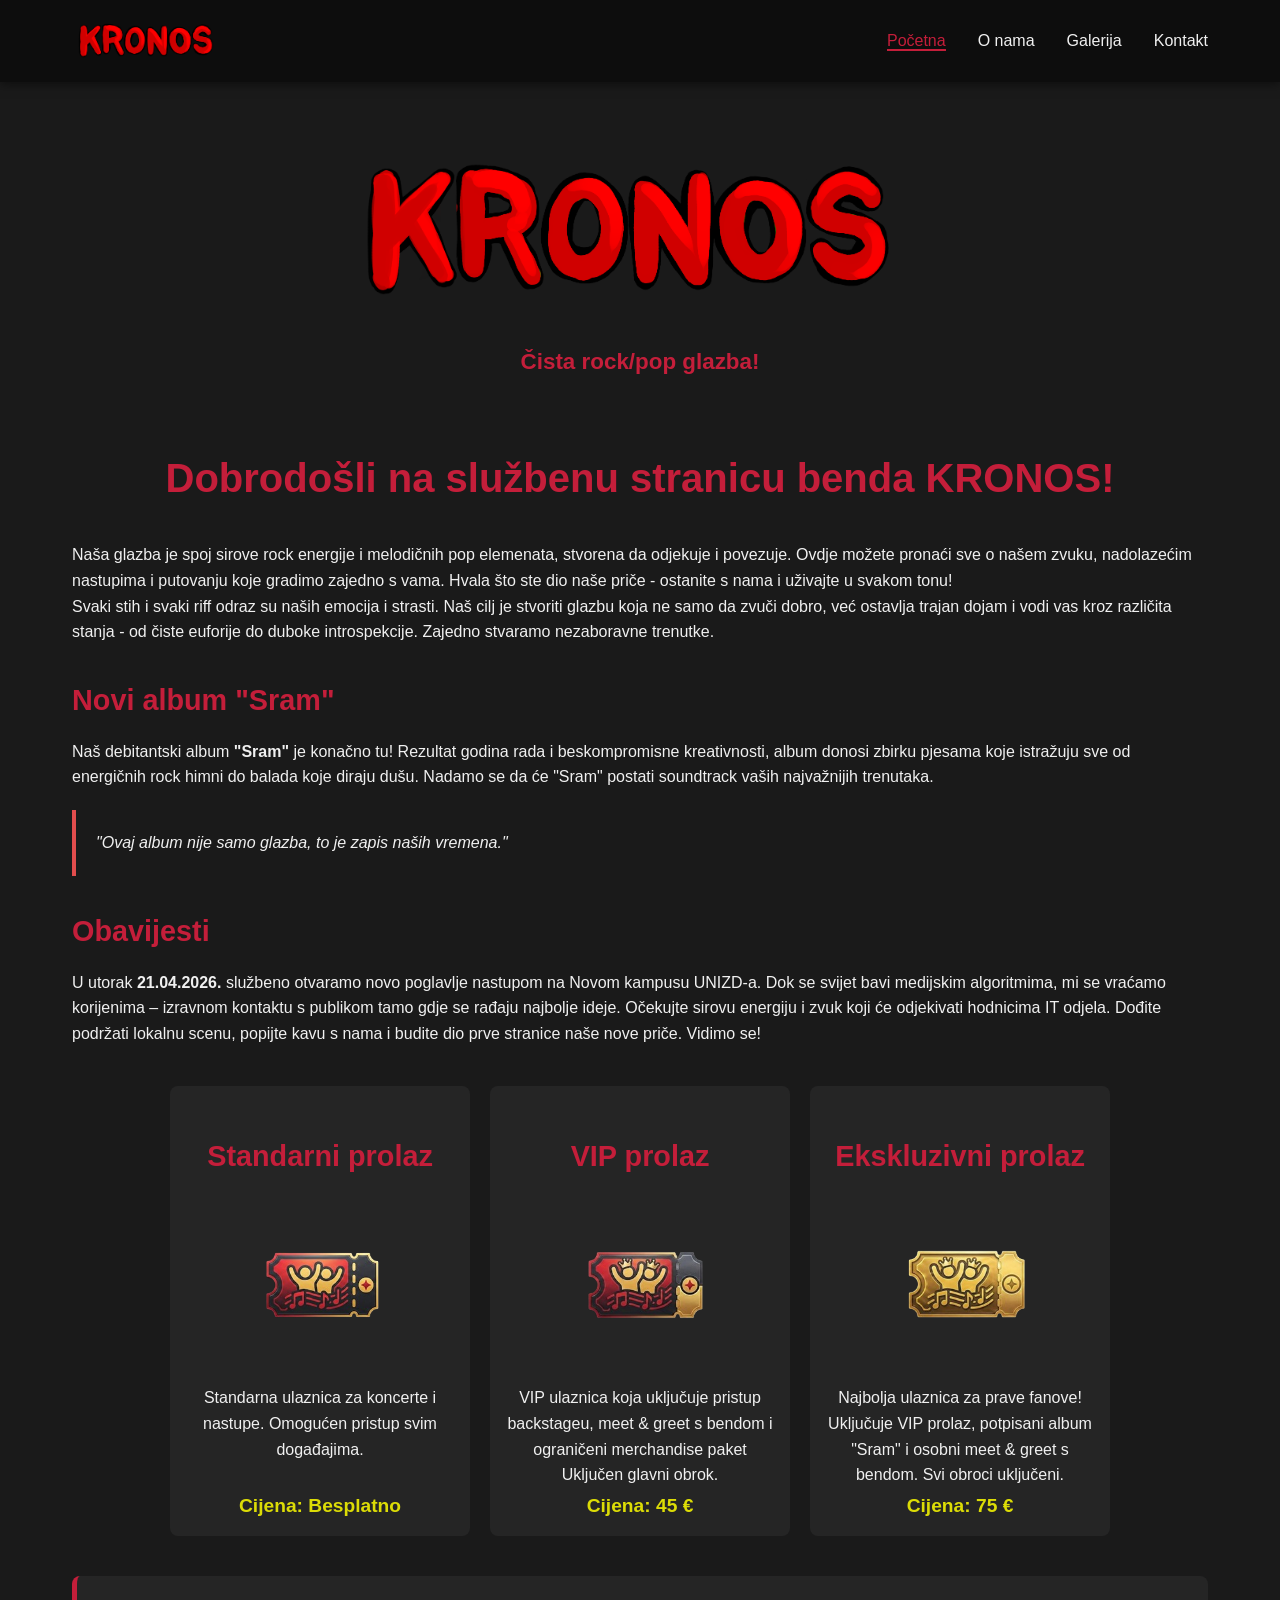
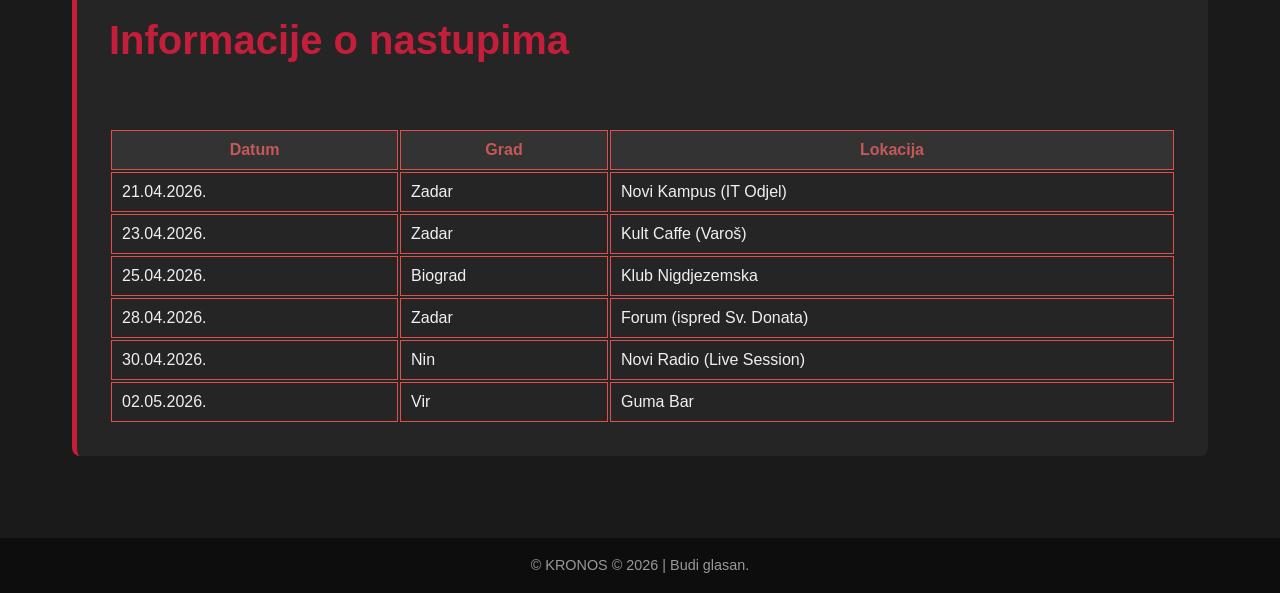
==== commit 71c512bd: "prepravljen komentar" ====
--- a/index.html
+++ b/index.html
@@ -24,7 +24,7 @@
             <input type="checkbox" id="menu-toggle" class="menu-toggle">
             <label for="menu-toggle" class="hamburger">&#9776;</label>
             
-            /*lakše je napraviti unordered listu nego linkove jedan pored drugog, googel a i meni je lakse citat kod*/
+            <!-- lakše je napraviti unordered listu nego linkove jedan pored drugog, googel a i meni je lakse citat kod-->
             <ul class="nav-links">
                 <li><a href="index.html" class="active">Početna</a></li>
                 <li><a href="about.html">O nama</a></li>
